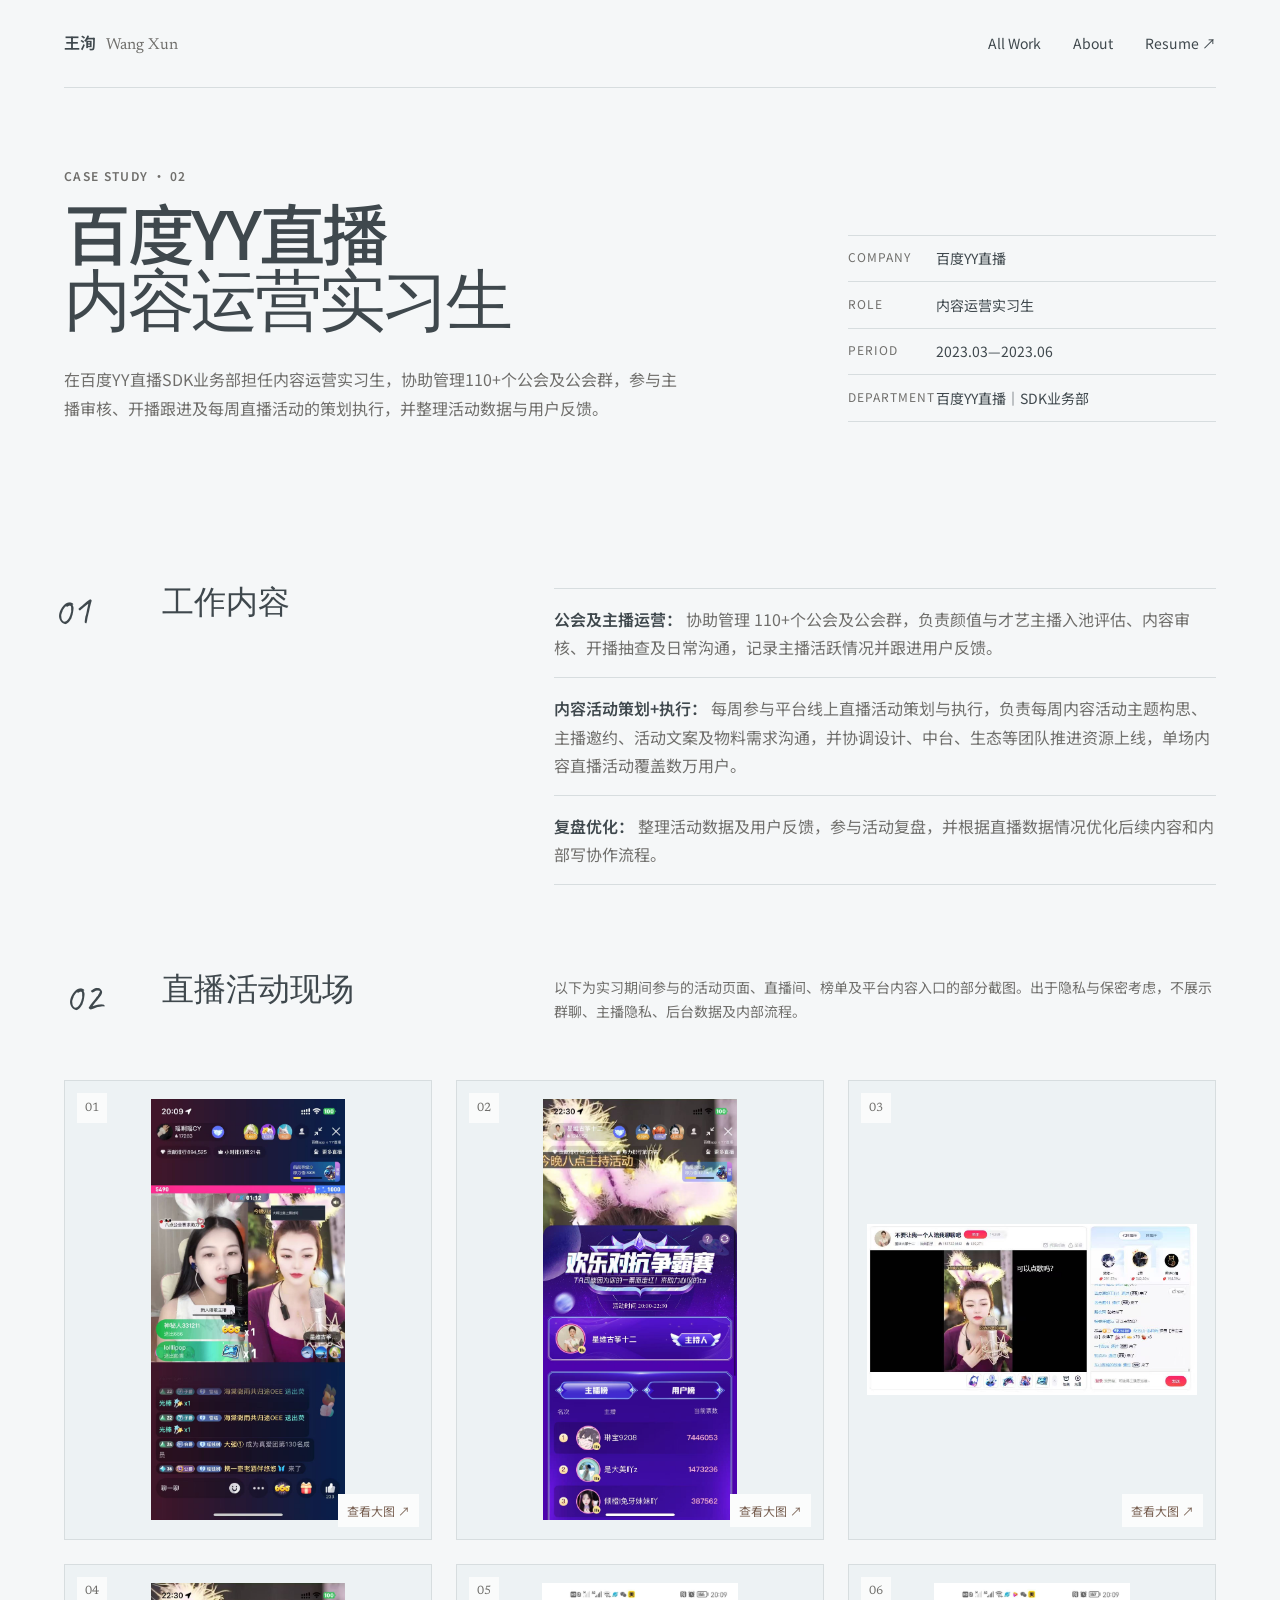
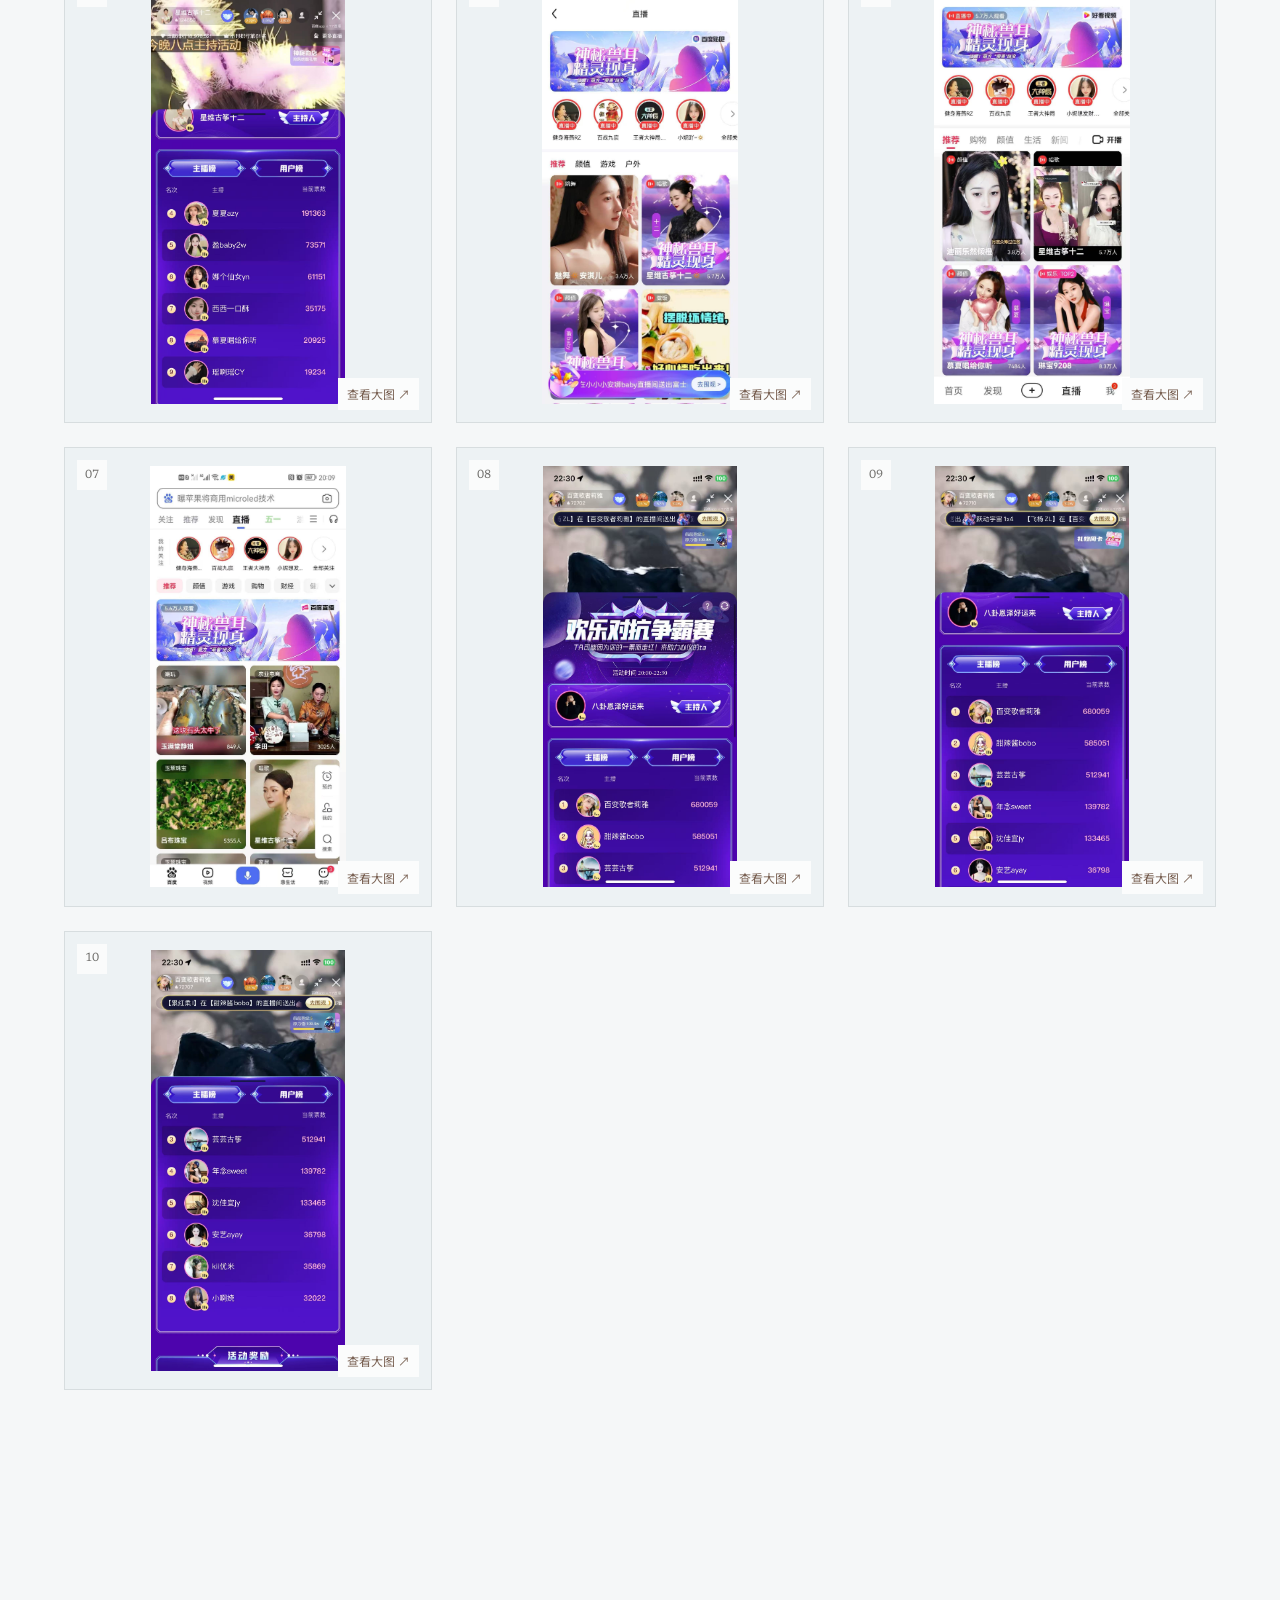
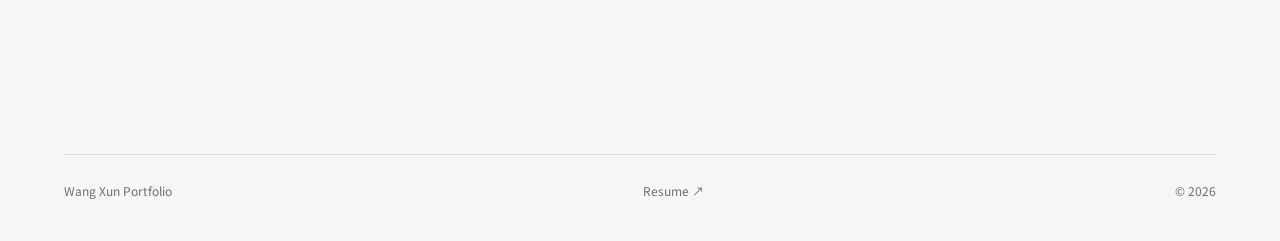
==== case-baidu-yy.html @ a3ffd582 "Deploy privacy-safe portfolio" ====
<!doctype html>
<html lang="zh-CN">
  <head>
    <meta charset="UTF-8" />
    <meta name="viewport" content="width=device-width, initial-scale=1" />
    <meta name="description" content="百度YY直播内容运营实习 Case Study。" />
    <title>百度YY直播｜内容运营实习生 — 王洵</title>
    <link rel="icon" href="favicon.svg" type="image/svg+xml" />
    <link rel="stylesheet" href="styles.css" />
    <script src="site-config.js" defer></script>
    <script src="script.js" defer></script>
  </head>
  <body class="case-page case-page--yy">
    <a class="skip-link" href="#main">跳到主要内容</a>
    <header class="site-header">
      <a class="brand" href="index.html"><span>王洵</span><span class="brand__latin">Wang Xun</span></a>
      <button class="menu-button" type="button" data-menu-toggle aria-expanded="false" aria-controls="site-nav">Menu</button>
      <nav class="site-nav" id="site-nav" data-nav data-open="false" aria-label="主要导航">
        <a href="index.html#selected-work">All Work</a>
        <a href="index.html#about">About</a>
        <a href="resume/Wang_Xun_Resume_CN.pdf" data-resume>Resume ↗</a>
      </nav>
    </header>

    <main id="main">
      <header class="case-hero section-shell">
        <div class="case-hero__title" data-reveal>
          <p class="eyebrow">Case Study · 02</p>
          <h1><span>百度YY直播</span><em>内容运营实习生</em></h1>
          <p class="case-hero__summary">在百度YY直播SDK业务部担任内容运营实习生，协助管理110+个公会及公会群，参与主播审核、开播跟进及每周直播活动的策划执行，并整理活动数据与用户反馈。</p>
        </div>
        <dl class="case-meta" data-reveal>
          <div><dt>Company</dt><dd>百度YY直播</dd></div>
          <div><dt>Role</dt><dd>内容运营实习生</dd></div>
          <div><dt>Period</dt><dd>2023.03—2023.06</dd></div>
          <div><dt>Department</dt><dd>百度YY直播｜SDK业务部</dd></div>
        </dl>
      </header>

      <section class="case-section case-section--work section-shell" data-reveal>
        <div class="case-section__number" aria-hidden="true">01</div>
        <div class="case-section__heading"><h2>工作内容</h2></div>
        <ul class="case-responsibilities">
          <li><strong>公会及主播运营：</strong> 协助管理 110+个公会及公会群，负责颜值与才艺主播入池评估、内容审核、开播抽查及日常沟通，记录主播活跃情况并跟进用户反馈。</li>
          <li><strong>内容活动策划+执行：</strong> 每周参与平台线上直播活动策划与执行，负责每周内容活动主题构思、主播邀约、活动文案及物料需求沟通，并协调设计、中台、生态等团队推进资源上线，单场内容直播活动覆盖数万用户。</li>
          <li><strong>复盘优化：</strong> 整理活动数据及用户反馈，参与活动复盘，并根据直播数据情况优化后续内容和内部写协作流程。</li>
        </ul>
      </section>

      <section class="case-gallery case-gallery--yy section-shell" aria-labelledby="yy-gallery-title">
        <header class="case-section case-section--gallery-heading" data-reveal>
          <div class="case-section__number" aria-hidden="true">02</div>
          <div class="case-section__heading"><h2 id="yy-gallery-title">直播活动现场</h2></div>
          <div class="case-section__body prose case-section__intro">
            <p>以下为实习期间参与的活动页面、直播间、榜单及平台内容入口的部分截图。出于隐私与保密考虑，不展示群聊、主播隐私、后台数据及内部流程。</p>
          </div>
        </header>

        <div class="yy-gallery" data-reveal>
          <article class="gallery-card yy-gallery-card">
            <button class="gallery-card__preview" type="button" aria-label="查看直播活动执行记录 01" data-lightbox-src="assets/projects/yy/gallery/1.jpg" data-lightbox-title="直播活动执行记录 01" data-lightbox-alt="直播活动执行记录 01 完整截图">
              <span class="gallery-card__window yy-gallery-card__window"><img src="assets/projects/yy/gallery/1.jpg" alt="直播活动执行记录 01" loading="lazy" /></span><span class="yy-gallery-card__index">01</span><span class="gallery-card__hint" aria-hidden="true">查看大图 ↗</span>
            </button>
          </article>
          <article class="gallery-card yy-gallery-card">
            <button class="gallery-card__preview" type="button" aria-label="查看直播活动执行记录 02" data-lightbox-src="assets/projects/yy/gallery/2.jpg" data-lightbox-title="直播活动执行记录 02" data-lightbox-alt="直播活动执行记录 02 完整截图">
              <span class="gallery-card__window yy-gallery-card__window"><img src="assets/projects/yy/gallery/2.jpg" alt="直播活动执行记录 02" loading="lazy" /></span><span class="yy-gallery-card__index">02</span><span class="gallery-card__hint" aria-hidden="true">查看大图 ↗</span>
            </button>
          </article>
          <article class="gallery-card yy-gallery-card">
            <button class="gallery-card__preview" type="button" aria-label="查看直播活动执行记录 03" data-lightbox-src="assets/projects/yy/gallery/3.jpg" data-lightbox-title="直播活动执行记录 03" data-lightbox-alt="直播活动执行记录 03 完整截图">
              <span class="gallery-card__window yy-gallery-card__window"><img src="assets/projects/yy/gallery/3.jpg" alt="直播活动执行记录 03" loading="lazy" /></span><span class="yy-gallery-card__index">03</span><span class="gallery-card__hint" aria-hidden="true">查看大图 ↗</span>
            </button>
          </article>
          <article class="gallery-card yy-gallery-card">
            <button class="gallery-card__preview" type="button" aria-label="查看直播活动执行记录 04" data-lightbox-src="assets/projects/yy/gallery/4.jpg" data-lightbox-title="直播活动执行记录 04" data-lightbox-alt="直播活动执行记录 04 完整截图">
              <span class="gallery-card__window yy-gallery-card__window"><img src="assets/projects/yy/gallery/4.jpg" alt="直播活动执行记录 04" loading="lazy" /></span><span class="yy-gallery-card__index">04</span><span class="gallery-card__hint" aria-hidden="true">查看大图 ↗</span>
            </button>
          </article>
          <article class="gallery-card yy-gallery-card">
            <button class="gallery-card__preview" type="button" aria-label="查看直播活动执行记录 05" data-lightbox-src="assets/projects/yy/gallery/5.jpg" data-lightbox-title="直播活动执行记录 05" data-lightbox-alt="直播活动执行记录 05 完整截图">
              <span class="gallery-card__window yy-gallery-card__window"><img src="assets/projects/yy/gallery/5.jpg" alt="直播活动执行记录 05" loading="lazy" /></span><span class="yy-gallery-card__index">05</span><span class="gallery-card__hint" aria-hidden="true">查看大图 ↗</span>
            </button>
          </article>
          <article class="gallery-card yy-gallery-card">
            <button class="gallery-card__preview" type="button" aria-label="查看直播活动执行记录 06" data-lightbox-src="assets/projects/yy/gallery/6.jpg" data-lightbox-title="直播活动执行记录 06" data-lightbox-alt="直播活动执行记录 06 完整截图">
              <span class="gallery-card__window yy-gallery-card__window"><img src="assets/projects/yy/gallery/6.jpg" alt="直播活动执行记录 06" loading="lazy" /></span><span class="yy-gallery-card__index">06</span><span class="gallery-card__hint" aria-hidden="true">查看大图 ↗</span>
            </button>
          </article>
          <article class="gallery-card yy-gallery-card">
            <button class="gallery-card__preview" type="button" aria-label="查看直播活动执行记录 07" data-lightbox-src="assets/projects/yy/gallery/7.jpg" data-lightbox-title="直播活动执行记录 07" data-lightbox-alt="直播活动执行记录 07 完整截图">
              <span class="gallery-card__window yy-gallery-card__window"><img src="assets/projects/yy/gallery/7.jpg" alt="直播活动执行记录 07" loading="lazy" /></span><span class="yy-gallery-card__index">07</span><span class="gallery-card__hint" aria-hidden="true">查看大图 ↗</span>
            </button>
          </article>
          <article class="gallery-card yy-gallery-card">
            <button class="gallery-card__preview" type="button" aria-label="查看直播活动执行记录 08" data-lightbox-src="assets/projects/yy/gallery/8.jpg" data-lightbox-title="直播活动执行记录 08" data-lightbox-alt="直播活动执行记录 08 完整截图">
              <span class="gallery-card__window yy-gallery-card__window"><img src="assets/projects/yy/gallery/8.jpg" alt="直播活动执行记录 08" loading="lazy" /></span><span class="yy-gallery-card__index">08</span><span class="gallery-card__hint" aria-hidden="true">查看大图 ↗</span>
            </button>
          </article>
          <article class="gallery-card yy-gallery-card">
            <button class="gallery-card__preview" type="button" aria-label="查看直播活动执行记录 09" data-lightbox-src="assets/projects/yy/gallery/9.jpg" data-lightbox-title="直播活动执行记录 09" data-lightbox-alt="直播活动执行记录 09 完整截图">
              <span class="gallery-card__window yy-gallery-card__window"><img src="assets/projects/yy/gallery/9.jpg" alt="直播活动执行记录 09" loading="lazy" /></span><span class="yy-gallery-card__index">09</span><span class="gallery-card__hint" aria-hidden="true">查看大图 ↗</span>
            </button>
          </article>
          <article class="gallery-card yy-gallery-card">
            <button class="gallery-card__preview" type="button" aria-label="查看直播活动执行记录 10" data-lightbox-src="assets/projects/yy/gallery/10.jpg" data-lightbox-title="直播活动执行记录 10" data-lightbox-alt="直播活动执行记录 10 完整截图">
              <span class="gallery-card__window yy-gallery-card__window"><img src="assets/projects/yy/gallery/10.jpg" alt="直播活动执行记录 10" loading="lazy" /></span><span class="yy-gallery-card__index">10</span><span class="gallery-card__hint" aria-hidden="true">查看大图 ↗</span>
            </button>
          </article>
        </div>
      </section>

      <nav class="case-navigation section-shell" aria-label="项目导航" data-reveal>
        <a href="index.html#selected-work"><span>Back</span><strong>← 返回全部作品</strong></a>
        <a href="case-tanwan.html"><span>Previous case</span><strong>贪玩游戏｜运营实习生</strong></a>
      </nav>
    </main>

    <footer class="site-footer section-shell"><span>Wang Xun Portfolio</span><a href="resume/Wang_Xun_Resume_CN.pdf" data-resume>Resume ↗</a><span>© <span data-year></span></span></footer>

    <dialog class="lightbox lightbox--contain" data-lightbox aria-labelledby="lightbox-title">
      <div class="lightbox__header">
        <h2 id="lightbox-title" data-lightbox-title>完整截图</h2>
        <div class="lightbox__controls">
          <button type="button" data-lightbox-prev aria-label="查看上一张">← Prev</button>
          <button type="button" data-lightbox-next aria-label="查看下一张">Next →</button>
          <button type="button" data-lightbox-close aria-label="关闭完整截图">Close ×</button>
        </div>
      </div>
      <div class="lightbox__body"><img data-lightbox-image src="" alt="" /></div>
    </dialog>
  </body>
</html>
---- styles.css ----
@font-face {
  font-family: "Noto Sans SC";
  src: url("fonts/NotoSansSC-Variable.ttf") format("truetype");
  font-style: normal;
  font-weight: 100 900;
  font-display: swap;
}

@font-face {
  font-family: "Newsreader";
  src: url("fonts/Newsreader-Variable.ttf") format("truetype");
  font-style: normal;
  font-weight: 200 800;
  font-display: swap;
}

@font-face {
  font-family: "Caveat";
  src: url("fonts/Caveat-Variable.ttf") format("truetype");
  font-style: normal;
  font-weight: 400 700;
  font-display: swap;
}

:root {
  --color-bg: #f5f7f8;
  --color-surface: #fbfcfc;
  --color-surface-muted: #edf2f4;
  --color-mist-blue: #dce8ee;
  --color-text: #3f484d;
  --color-text-muted: #706f6c;
  --color-accent: #7a6254;
  --color-line: #d7dddf;
  --color-highlight: #efe3a8;
  --color-focus: #526d79;
  --font-body: "Noto Sans SC", "PingFang SC", "Microsoft YaHei", system-ui, sans-serif;
  --font-display: "Newsreader", "Noto Serif SC", "Songti SC", Georgia, serif;
  --font-hand: "Caveat", "Bradley Hand", cursive;
  --page-max: 1320px;
  --page-pad-desktop: clamp(3rem, 5vw, 5rem);
  --page-pad-tablet: 2rem;
  --page-pad-mobile: 1.25rem;
  --text-xs: 0.75rem;
  --text-sm: 0.875rem;
  --text-base: 1rem;
  --text-lg: 1.125rem;
  --text-xl: clamp(1.55rem, 2.5vw, 2.25rem);
  --text-2xl: clamp(2.25rem, 4vw, 3.5rem);
  --text-display: clamp(4.25rem, 8vw, 7.25rem);
  --line-body: 1.76;
  --line-heading: 1.04;
  --space-section: clamp(7rem, 12vw, 11rem);
  --space-section-mobile: 5rem;
  --radius-image: 0.25rem;
  --border-thin: 1px solid var(--color-line);
  --hover-duration: 220ms;
  --enter-duration: 480ms;
  --ease-soft: cubic-bezier(0.22, 1, 0.36, 1);
}

*, *::before, *::after { box-sizing: border-box; }
html { scroll-behavior: smooth; }
body { margin: 0; background: var(--color-bg); color: var(--color-text); font-family: var(--font-body); font-size: var(--text-base); line-height: var(--line-body); -webkit-font-smoothing: antialiased; }
img { display: block; max-width: 100%; }
a { color: inherit; text-decoration: none; }
button { color: inherit; font: inherit; }
h1, h2, h3, h4, p, figure, dl, dd { margin: 0; }
h1, h2, h3 { text-wrap: balance; }
p { text-wrap: pretty; }
:focus-visible { outline: 2px solid var(--color-focus); outline-offset: 5px; }
.visually-hidden { position: absolute; width: 1px; height: 1px; overflow: hidden; clip: rect(0 0 0 0); white-space: nowrap; }
.skip-link { position: fixed; z-index: 100; top: 0.75rem; left: 0.75rem; padding: 0.7rem 1rem; background: var(--color-text); color: var(--color-surface); transform: translateY(-160%); transition: transform var(--hover-duration); }
.skip-link:focus { transform: translateY(0); }
.section-shell { width: min(calc(100% - (2 * var(--page-pad-desktop))), var(--page-max)); margin-inline: auto; }
.eyebrow { color: var(--color-text-muted); font-size: var(--text-xs); font-weight: 600; letter-spacing: 0.11em; text-transform: uppercase; }
.hand-note { font-family: var(--font-hand); font-size: clamp(1.5rem, 2.6vw, 2.5rem); color: var(--color-accent); transform: rotate(-7deg); }

.site-header { position: relative; z-index: 20; display: flex; align-items: center; justify-content: space-between; width: min(calc(100% - (2 * var(--page-pad-desktop))), var(--page-max)); min-height: 5.5rem; margin-inline: auto; border-bottom: var(--border-thin); }
.brand { display: flex; align-items: baseline; gap: 0.65rem; font-weight: 600; }
.brand__latin { color: var(--color-text-muted); font-family: var(--font-display); font-weight: 400; }
.site-nav { display: flex; align-items: center; gap: clamp(1.25rem, 2.5vw, 2.5rem); font-size: var(--text-sm); }
.site-nav a, .text-link, .inline-button { position: relative; }
.site-nav a::after, .text-link::after, .inline-button::after { position: absolute; right: 0; bottom: -0.25rem; left: 0; height: 1px; background: currentColor; content: ""; transform: scaleX(0); transform-origin: right; transition: transform var(--hover-duration) var(--ease-soft); }
.site-nav a:hover::after, .text-link:hover::after, .inline-button:hover::after { transform: scaleX(1); transform-origin: left; }
.menu-button { display: none; border: 0; background: none; }

[data-reveal] { opacity: 0; transform: translateY(12px); transition: opacity var(--enter-duration) var(--ease-soft), transform var(--enter-duration) var(--ease-soft); }
[data-reveal].is-visible { opacity: 1; transform: translateY(0); }

.hero { display: grid; grid-template-columns: repeat(12, minmax(0, 1fr)); gap: 1.5rem; align-items: center; min-height: calc(94svh - 5.5rem); padding-block: clamp(3.5rem, 6.8vw, 6rem); }
.hero__copy { grid-column: 1 / span 5; align-self: center; }
.hero__copy, .hero__figure { margin-top: -3.25rem; }
.hero__name { position: relative; margin-top: 1.3rem; }
.hero__name h1 { font-weight: 500; line-height: 1; }
.hero__name h1 span { display: block; margin-bottom: clamp(0.85rem, 1.2vw, 1.15rem); font-size: clamp(2.35rem, 4.4vw, 4.25rem); letter-spacing: -0.05em; line-height: 0.95; }
.hero__name h1 em { display: block; color: var(--color-text-muted); font-family: var(--font-display); font-size: var(--text-display); font-style: normal; font-weight: 400; letter-spacing: -0.035em; line-height: 0.86; }
.hero__name .hand-note { position: absolute; right: 6%; bottom: -1.25rem; }
.hero__name .hand-note::after { position: absolute; z-index: -1; right: -0.15rem; bottom: 0.2rem; width: 2.8rem; height: 0.35rem; background: var(--color-highlight); content: ""; transform: rotate(-2deg); }
.hero__placeholder { max-width: 31rem; margin-top: 2.25rem; padding-top: 1rem; border-top: var(--border-thin); }
.hero__placeholder p { color: var(--color-text-muted); font-size: var(--text-sm); line-height: 1.75; }
.hero__intro-line { display: block; }
.hero__intro-line + .hero__intro-line { margin-top: 0.28rem; }

@media (min-width: 1280px) {
  .hero__intro-line { white-space: nowrap; }
}
.hero__actions { display: flex; gap: 1.4rem; margin-top: 2.25rem; }
.text-link { display: inline-flex; align-items: center; gap: 0.55rem; width: fit-content; padding-bottom: 0.15rem; font-size: var(--text-sm); font-weight: 500; }
.text-link--primary { color: var(--color-accent); }
.hero__figure { grid-column: 7 / -1; }
.hero__figure img { width: 100%; aspect-ratio: 4 / 3; border-radius: var(--radius-image); object-fit: cover; object-position: center; }

.work-section, .more-work, .about { padding-top: var(--space-section); }
.section-heading { display: grid; grid-template-columns: 0.7fr 4.5fr 3fr; gap: 1.5rem; align-items: end; margin-bottom: clamp(4rem, 8vw, 7rem); padding-top: 1.4rem; border-top: var(--border-thin); }
.section-heading h2 { margin-top: 0.45rem; font-family: var(--font-display); font-size: var(--text-2xl); font-weight: 400; line-height: var(--line-heading); }
.section-number { align-self: start; color: var(--color-text); font-family: var(--font-hand); font-size: clamp(2.75rem, 4vw, 4.5rem); line-height: 0.8; transform: rotate(-5deg); }
.section-intro { max-width: 27rem; color: var(--color-text-muted); font-size: var(--text-sm); }
.section-heading--compact { grid-template-columns: 0.7fr 7.5fr; }
.section-heading--compact h2 { margin-top: 0; }

.editorial-grid { display: grid; grid-template-columns: repeat(2, minmax(0, 1fr)); gap: clamp(4rem, 6vw, 5.5rem) 1.5rem; align-items: start; }
.project { display: flex; min-width: 0; flex-direction: column; }
a.project { cursor: pointer; }
.project--tanwan, .project--yy, .project--heart, .project--cba, .project--xbox, .project--woolworths { grid-column: auto; }
.project__media { width: 100%; aspect-ratio: 16 / 10; overflow: hidden; border-radius: var(--radius-image); background: var(--color-surface-muted); }
.project__media > img { width: 100%; height: 100%; object-fit: cover; transition: transform var(--hover-duration) var(--ease-soft); }
a.project:hover .project__media > img, a.project:hover .project__media img { transform: scale(1.012); }
.project__media--framed { padding: clamp(1rem, 2vw, 1.75rem); background: var(--color-surface-muted); }
.project__media--framed img { object-fit: contain; }
.project--cba .project__media--cba-cover img { object-fit: cover; object-position: left center; transform: none; }
.project--cba:hover .project__media--cba-cover img { transform: scale(1.012); }
.project--heart .project__media img { object-position: center 28%; }
.project__media--heart-cover { padding: clamp(1rem, 2vw, 1.75rem); background: var(--color-surface-muted); }
.project--heart .project__media--heart-cover img { object-fit: contain; object-position: center; }
.project__media--heart-slide { background: #2e61aa; }
.project--heart .project__media--heart-slide img { object-fit: contain; object-position: center; }
.project__media--poster { background: var(--color-mist-blue); }
.project__media--poster img { padding: clamp(0.9rem, 1.6vw, 1.4rem); object-fit: contain; object-position: center; }
.project--woolworths .project__media img { object-position: center; }
.project__media--wide { aspect-ratio: 16 / 10; }
.project__caption { display: flex; min-height: 11.5rem; flex-direction: column; padding-top: 1.3rem; border-top: var(--border-thin); }
.project__caption > div { display: flex; flex-wrap: wrap; gap: 0.7rem 1rem; color: var(--color-text-muted); font-size: var(--text-xs); letter-spacing: 0.05em; text-transform: uppercase; }
.project__index { color: var(--color-text); font-family: var(--font-hand); font-size: 1.35rem; line-height: 0.7; }
.project__caption h3 { margin-top: 0.85rem; font-size: var(--text-xl); font-weight: 500; letter-spacing: -0.035em; line-height: 1.2; }
.project__caption p { max-width: 38rem; margin-top: 0.75rem; color: var(--color-text-muted); font-size: var(--text-sm); }
.project__action { display: inline-block; margin-top: auto; padding-top: 1.2rem; font-size: var(--text-xs); font-weight: 600; letter-spacing: 0.06em; text-transform: uppercase; }
.project__action--muted { color: var(--color-text-muted); font-weight: 400; }
.project--upcoming { cursor: default; }
.tanwan-collage { display: grid; grid-template-columns: 1.2fr 0.8fr; gap: 0.85rem; padding: clamp(1rem, 2vw, 1.75rem); background: var(--color-surface-muted); }
.longshot-slice { position: relative; height: 100%; overflow: hidden; background: var(--color-surface); }
.longshot-slice img { width: 100%; height: auto; transition: transform var(--hover-duration) var(--ease-soft); }
.longshot-slice--orange img { transform: translateY(-4%); }
.longshot-slice--blue { align-self: stretch; height: 100%; }
.longshot-slice--blue img { transform: translateY(-22%); }
a.project:hover .longshot-slice--orange img { transform: translateY(-4%) scale(1.012); }
a.project:hover .longshot-slice--blue img { transform: translateY(-22%) scale(1.012); }
.yy-pair { display: grid; grid-template-columns: 1fr 1fr; gap: 0.75rem; padding: 1rem; background: var(--color-mist-blue); }
.yy-pair img { width: 100%; aspect-ratio: 9 / 16; object-fit: cover; object-position: top; }

.more-grid { display: grid; grid-template-columns: repeat(4, minmax(0, 1fr)); gap: 1.5rem; align-items: stretch; }
.mini-project { display: grid; height: 100%; grid-template-rows: auto minmax(5.5rem, 1fr); gap: 1.25rem; align-content: start; }
.mini-project > img { width: 100%; aspect-ratio: 4 / 3; object-fit: cover; object-position: top; background: var(--color-surface-muted); }
.mini-project:first-child > img { object-position: center 22%; }
.mini-project--xbox > img, .mini-project--woolworths > img { padding: 0; object-fit: cover; }
.mini-project--xbox > img { object-position: center top; }
.mini-project--woolworths > img { object-position: center 18%; }
.mini-project > div:last-child { padding-top: 1rem; border-top: var(--border-thin); }
.mini-project span, .mini-project p { color: var(--color-text-muted); font-size: var(--text-xs); }
.mini-project h3 { margin-block: 0.45rem; font-size: 1.35rem; font-weight: 500; }
.mini-project > img, .mini-project .poster-pair { transition: opacity var(--hover-duration) var(--ease-soft); }
.mini-project:hover > img, .mini-project:hover .poster-pair { opacity: 0.9; }
.mini-project:hover h3 { color: var(--color-accent); }
.poster-pair { display: grid; grid-template-columns: 1fr 0.82fr; gap: 0.8rem; align-items: end; }
.poster-pair { width: 100%; height: auto; aspect-ratio: 4 / 3; padding: 1rem; background: var(--color-surface-muted); }
.poster-pair img { width: 100%; height: 100%; min-height: 0; aspect-ratio: 2 / 3; object-fit: cover; }

.about { padding-bottom: 0; }
.about-grid { display: grid; grid-template-columns: 1fr 1fr; gap: clamp(3rem, 8vw, 8rem); }
.resume-summary h3 { margin-bottom: 2rem; font-family: var(--font-display); font-size: 2rem; font-weight: 400; }
.resume-summary article { display: flex; justify-content: space-between; gap: 2rem; padding-block: 1.4rem; border-top: var(--border-thin); }
.resume-summary article:last-child { border-bottom: var(--border-thin); }
.resume-summary h4 { font-size: var(--text-base); font-weight: 600; }
.resume-summary p, .resume-summary time { margin-top: 0.25rem; color: var(--color-text-muted); font-size: 0.9375rem; }
.resume-summary time { flex: none; margin-top: 0; }

.contact { position: relative; margin-bottom: clamp(5rem, 9vw, 8rem); padding-block: clamp(4rem, 8vw, 7rem); border-block: var(--border-thin); }
.contact h2 { margin-top: 0.75rem; font-family: var(--font-display); font-size: var(--text-2xl); font-weight: 400; }
.contact__links { display: flex; flex-wrap: wrap; gap: 1.5rem 2.5rem; margin-top: 2.25rem; }
.contact__note { position: absolute; top: 2rem; right: 6%; }
.site-footer { display: flex; justify-content: space-between; padding-block: 1.6rem 2.5rem; border-top: var(--border-thin); color: var(--color-text-muted); font-size: var(--text-xs); }

/* Case study */
.case-hero { display: grid; grid-template-columns: repeat(12, minmax(0, 1fr)); gap: 1.5rem; padding-block: clamp(3.25rem, 6vw, 5.5rem); }
.case-hero__title { grid-column: 1 / span 7; }
.case-hero__title h1 { margin-top: 0.75rem; font-size: clamp(2.9rem, 5.2vw, 4.8rem); font-weight: 500; letter-spacing: -0.05em; line-height: 1; }
.case-hero__title h1 span, .case-hero__title h1 em { display: block; }
.case-hero__title h1 em { margin-top: 0.18em; font-family: var(--font-display); font-style: normal; font-weight: 400; }
.case-hero__kicker { width: fit-content; margin-top: 1rem; padding-bottom: 0.25rem; border-bottom: 1px solid var(--color-accent); color: var(--color-text-muted); font-size: var(--text-sm); letter-spacing: 0.06em; }
.case-hero__summary { max-width: 39rem; margin-top: 1.4rem; color: var(--color-text-muted); font-size: var(--text-base); }
.case-meta { grid-column: 9 / -1; align-self: end; }
.case-meta div { display: grid; grid-template-columns: 4.5rem 1fr; gap: 1rem; padding-block: 0.65rem; border-top: var(--border-thin); }
.case-meta div:last-child { border-bottom: var(--border-thin); }
.case-meta dt { color: var(--color-text-muted); font-size: var(--text-xs); text-transform: uppercase; letter-spacing: 0.08em; }
.case-meta dd { font-size: var(--text-sm); }

.case-section { display: grid; grid-template-columns: repeat(12, minmax(0, 1fr)); gap: 1.5rem; padding-top: clamp(4rem, 7vw, 6rem); }
.case-section--role { border-top: var(--border-thin); }
.case-section__number { grid-column: 1; color: var(--color-text); font-family: var(--font-hand); font-size: 2.6rem; line-height: 1; transform: rotate(-5deg); }
.case-section__heading { grid-column: 2 / span 3; }
.case-section__heading h2 { font-family: var(--font-display); font-size: var(--text-xl); font-weight: 400; line-height: 1.12; }
.case-section__body { grid-column: 6 / -1; }
.case-page--cba .case-section { column-gap: 1rem; }
.prose { max-width: 43rem; }
.prose p + p { margin-top: 1.2rem; }
.prose p { color: var(--color-text-muted); }
.ownership { display: grid; grid-template-columns: 1fr 1fr; gap: 1px; margin-top: 3.5rem; background: var(--color-line); border: var(--border-thin); }
.ownership article { padding: clamp(1.5rem, 3vw, 2.25rem); background: var(--color-surface); }
.ownership article:last-child { background: var(--color-surface-muted); }
.ownership h3 { font-size: var(--text-base); font-weight: 600; }
.ownership article > p:last-child { max-width: 34rem; margin-top: 0.55rem; color: var(--color-text-muted); font-size: var(--text-sm); }
.process-list { display: grid; grid-column: 6 / -1; grid-template-columns: repeat(2, minmax(0, 1fr)); gap: 0 1.5rem; margin: 0; padding: 0; list-style: none; }
.process-list li { display: grid; grid-template-columns: 2.5rem 1fr; gap: 0.75rem; padding-block: 1rem; border-bottom: var(--border-thin); }
.process-list li:nth-child(-n + 2) { border-top: var(--border-thin); }
.process-list li > span { color: var(--color-text); font-family: var(--font-display); }
.process-list h3 { font-size: var(--text-base); font-weight: 600; }
.process-list p { margin-top: 0.2rem; color: var(--color-text-muted); font-size: var(--text-sm); }
.case-responsibilities { display: grid; grid-column: 6 / -1; margin: 0; padding: 0; border-top: var(--border-thin); list-style: none; }
.case-responsibilities li { padding-block: 1rem; border-bottom: var(--border-thin); color: var(--color-text-muted); }
.case-responsibilities strong { color: var(--color-text); font-weight: 600; }
.heart-ownership-note { padding-bottom: 1.25rem; border-bottom: var(--border-thin); color: var(--color-text-muted); }
.heart-ownership-note strong { color: var(--color-text); font-weight: 600; }
.heart-responsibilities { grid-column: auto; margin-top: 0; border-top: 0; }
.heart-stats { display: grid; grid-template-columns: repeat(3, minmax(0, 1fr)); margin-bottom: 1.5rem; border-block: var(--border-thin); }
.heart-stats article { min-width: 0; padding: 1.25rem clamp(1rem, 2vw, 1.5rem); }
.heart-stats article + article { border-left: var(--border-thin); }
.heart-stats strong { display: block; font-family: var(--font-display); font-size: clamp(1.8rem, 3vw, 2.5rem); font-weight: 400; line-height: 1; }
.heart-stats span { display: block; margin-top: 0.55rem; color: var(--color-text-muted); font-size: var(--text-xs); }
.heart-practice-note { color: var(--color-text-muted); }
.cba-methods { display: grid; margin: 0; padding: 0; border-top: var(--border-thin); list-style: none; }
.cba-methods li { display: grid; grid-template-columns: 2.75rem 1fr; gap: 0.9rem; padding-block: 1rem; border-bottom: var(--border-thin); }
.cba-methods li > span { color: var(--color-text-muted); font-family: var(--font-display); }
.cba-methods h3 { font-size: var(--text-base); font-weight: 600; }
.cba-methods p { margin-top: 0.25rem; color: var(--color-text-muted); font-size: var(--text-sm); }
.cba-chart-grid { display: grid; grid-template-columns: repeat(2, minmax(0, 1fr)); gap: clamp(2.5rem, 5vw, 4.5rem) 1.5rem; }
.cba-chart { min-width: 0; padding-top: 1.1rem; border-top: var(--border-thin); }
.cba-chart--wide { grid-column: 1 / -1; }
.cba-chart figcaption h3 { font-size: var(--text-lg); font-weight: 600; }
.cba-chart figcaption p { margin-top: 0.2rem; color: var(--color-text-muted); font-size: var(--text-xs); }
.cba-chart img { width: 100%; margin-top: 1rem; background: var(--color-surface-muted); }
.cba-chart__note { margin-top: 0.9rem; color: var(--color-text-muted); font-size: var(--text-sm); }
.cba-chart small, .cba-regression small { display: block; margin-top: 0.55rem; color: var(--color-text-muted); font-size: var(--text-xs); line-height: 1.6; }
.cba-regression { margin-top: clamp(4rem, 7vw, 6rem); padding-top: 1.2rem; border-top: var(--border-thin); }
.cba-regression > header { display: grid; grid-template-columns: minmax(10rem, 0.8fr) minmax(0, 1.8fr); gap: 1.5rem; align-items: start; }
.cba-regression > header h3 { font-family: var(--font-display); font-size: var(--text-xl); font-weight: 400; }
.cba-regression > header p, .cba-regression__note { color: var(--color-text-muted); font-size: var(--text-sm); }
.cba-regression__rows { display: grid; grid-template-columns: repeat(3, minmax(0, 1fr)); margin-top: 2rem; border-block: var(--border-thin); }
.cba-regression__rows article { min-width: 0; padding: 1.4rem; }
.cba-regression__rows article + article { border-left: var(--border-thin); }
.cba-regression__rows h4 { margin: 0; font-size: var(--text-base); font-weight: 600; }
.cba-equation { margin-top: 0.7rem; font-family: var(--font-display); font-size: 1.22rem; line-height: 1.3; }
.cba-regression dl { margin-top: 1rem; }
.cba-regression dl div { display: flex; justify-content: space-between; gap: 1rem; padding-block: 0.35rem; border-top: var(--border-thin); font-size: var(--text-xs); }
.cba-regression dt { color: var(--color-text-muted); }
.cba-regression__note { margin-top: 1.2rem; }
.cba-download { display: flex; align-items: center; justify-content: space-between; gap: 2rem; margin-top: clamp(3rem, 5vw, 4.5rem); padding-block: 1.2rem; border-block: var(--border-thin); }
.cba-download strong, .cba-download span { display: block; }
.cba-download span { margin-top: 0.15rem; color: var(--color-text-muted); font-size: var(--text-xs); }
.cba-findings { grid-column: auto; }
.case-page--cba .document-gallery { grid-template-columns: repeat(4, minmax(0, 1fr)); }

/* More work archive */
.archive-hero { padding-block: clamp(4.5rem, 8vw, 7rem) clamp(3.5rem, 6vw, 5.33rem); }
.archive-hero h1 { margin-top: 0.75rem; font-family: var(--font-display); font-size: clamp(3.25rem, 7vw, 6rem); font-weight: 400; letter-spacing: -0.045em; line-height: 0.96; }
.archive-hero > p:last-of-type { max-width: 38rem; margin-top: 1.4rem; color: var(--color-text-muted); }
.archive-project-nav { display: flex; flex-wrap: wrap; gap: 0.35rem 0.8rem; margin-top: 2.4rem; color: var(--color-text-muted); font-size: var(--text-sm); }
.archive-project-nav a { padding-bottom: 0.16rem; border-bottom: 1px solid transparent; }
.archive-project-nav a:hover, .archive-project-nav a[aria-current="page"] { border-bottom-color: currentColor; color: var(--color-accent); }
.archive-list { display: flex; flex-direction: column; }
.archive-project { order: 1; padding-top: var(--space-section); }
.archive-list .archive-project:first-child { padding-top: clamp(4.75rem, 8vw, 7.25rem); }
.archive-project__header { display: flex; align-items: end; justify-content: space-between; gap: 2rem; margin-bottom: 2rem; padding-top: 1.15rem; border-top: var(--border-thin); }
.archive-project__header h2 { margin-top: 0.6rem; font-family: var(--font-display); font-size: var(--text-xl); font-weight: 400; line-height: 1.12; }
.archive-project__header > span { flex: none; color: var(--color-text-muted); font-size: var(--text-xs); }
.more-work-page .archive-gallery { display: grid; grid-template-columns: repeat(4, minmax(0, 1fr)); gap: clamp(0.8rem, 1.5vw, 1.25rem); align-items: start; }
.more-work-page .archive-gallery--single { grid-template-columns: minmax(0, 1fr); max-width: 52rem; }
.archive-gallery--single-portrait { max-width: 27rem; }
.archive-gallery--landscape .document-card__window { aspect-ratio: 16 / 9; }
.archive-gallery--portrait .document-card__window { aspect-ratio: 210 / 297; }
.archive-gallery .document-card__window { background: var(--color-surface-muted); }
.archive-gallery .document-card__window img { width: 100%; height: 100%; object-fit: contain; object-position: center; }
.archive-gallery--xbox .document-card__window img { object-fit: cover; object-position: center top; }

.case-gallery { padding-top: 0; }
.case-section--gallery-heading { margin-bottom: 3.5rem; }
.case-section__intro p { font-size: var(--text-sm); }
.gallery-group + .gallery-group { margin-top: clamp(4rem, 7vw, 6rem); }
.gallery-group__header { display: flex; align-items: baseline; justify-content: space-between; margin-bottom: 1.25rem; padding-bottom: 0.75rem; border-bottom: var(--border-thin); }
.gallery-group__header h3 { font-size: var(--text-lg); font-weight: 600; }
.gallery-group__header span { color: var(--color-text-muted); font-size: var(--text-xs); }
.thumbnail-grid { display: grid; grid-template-columns: repeat(5, minmax(0, 1fr)); gap: clamp(0.85rem, 1.6vw, 1.25rem); align-items: start; }
.gallery-card { min-width: 0; }
.gallery-card__preview { position: relative; display: block; width: 100%; padding: 0; overflow: hidden; border: var(--border-thin); background: var(--color-surface-muted); cursor: zoom-in; text-align: left; }
.gallery-card__window { position: relative; display: block; aspect-ratio: 9 / 16; overflow: hidden; }
.gallery-card__window::after { position: absolute; right: 0; bottom: 0; left: 0; height: 3rem; background: linear-gradient(to bottom, transparent, rgb(251 252 252 / 0.92)); content: ""; pointer-events: none; }
.gallery-card__window img { width: 100%; height: auto; transition: transform var(--hover-duration) var(--ease-soft); }
.gallery-card__preview:hover .gallery-card__window img { transform: scale(1.012); }
.gallery-card__hint { position: absolute; right: 0.75rem; bottom: 0.75rem; padding: 0.35rem 0.55rem; background: var(--color-surface); color: var(--color-accent); font-size: var(--text-xs); }
.yy-gallery { display: grid; grid-template-columns: repeat(3, minmax(0, 1fr)); gap: clamp(1rem, 2vw, 1.5rem); }
.yy-gallery-card__window { aspect-ratio: 4 / 5; padding: clamp(0.75rem, 1.5vw, 1.15rem); background: var(--color-surface-muted); }
.yy-gallery-card__window::after { display: none; }
.yy-gallery-card__window img { width: 100%; height: 100%; object-fit: contain; object-position: center; }
.yy-gallery-card__index { position: absolute; top: 0.75rem; left: 0.75rem; padding: 0.28rem 0.5rem; background: rgb(251 252 252 / 0.94); color: var(--color-text-muted); font-family: var(--font-display); font-size: var(--text-xs); }
.document-set + .document-set { margin-top: clamp(4rem, 7vw, 6.5rem); }
.document-set__header { display: flex; align-items: baseline; justify-content: space-between; margin-bottom: 1.25rem; padding-bottom: 0.85rem; border-bottom: var(--border-thin); }
.document-set__header h3 { font-family: var(--font-display); font-size: var(--text-lg); font-weight: 500; }
.document-gallery { display: grid; grid-template-columns: repeat(5, minmax(0, 1fr)); gap: clamp(0.75rem, 1.3vw, 1.1rem); align-items: start; }
.document-card { min-width: 0; }
.document-card .gallery-card__preview { background: var(--color-surface-muted); }
.document-card__window { display: grid; width: 100%; place-items: center; overflow: hidden; }
.document-gallery--portrait .document-card__window { aspect-ratio: 210 / 297; }
.document-gallery--landscape .document-card__window { aspect-ratio: 16 / 9; }
.document-card__window::after { display: none; }
.document-card__window img { width: 100%; height: 100%; object-fit: contain; object-position: center; transition: transform var(--hover-duration) var(--ease-soft); }
.document-card__page { position: absolute; right: 0.45rem; bottom: 0.45rem; min-width: 2rem; padding: 0.25rem 0.4rem; background: rgb(251 252 252 / 0.94); color: var(--color-text-muted); font-family: var(--font-display); font-size: var(--text-xs); line-height: 1; text-align: center; }
.article-feature { display: grid; grid-template-columns: minmax(0, 1.35fr) minmax(17rem, 0.65fr); gap: clamp(2rem, 5vw, 5rem); align-items: end; margin-bottom: clamp(6rem, 11vw, 10rem); }
.article-feature--large { grid-template-columns: minmax(0, 1.7fr) minmax(18rem, 0.55fr); }
.article-feature--reverse { grid-template-columns: minmax(17rem, 0.65fr) minmax(0, 1.35fr); }
.article-feature--reverse .article-crop { grid-column: 2; grid-row: 1; }
.article-feature--reverse .article-copy { grid-column: 1; grid-row: 1; }
.article-pair { display: grid; grid-template-columns: 1fr 0.78fr; gap: clamp(2rem, 7vw, 7rem); align-items: start; }
.article-feature--offset { padding-top: 9rem; }
.article-pair .article-feature { display: block; }
.article-pair .article-copy { margin-top: 1.5rem; }
.article-crop { position: relative; height: clamp(28rem, 52vw, 46rem); overflow: hidden; background: var(--color-surface); border-radius: var(--radius-image); }
.article-crop--tall { height: clamp(34rem, 60vw, 53rem); }
.article-crop--wide { height: clamp(25rem, 43vw, 38rem); }
.article-crop img { width: 100%; height: auto; transform: translateY(var(--offset, 0)); }
.article-copy > span { color: var(--color-text-muted); font-size: var(--text-xs); letter-spacing: 0.05em; text-transform: uppercase; }
.article-copy h3 { margin-top: 0.75rem; font-size: var(--text-xl); font-weight: 500; }
.article-copy p { margin-top: 1rem; color: var(--color-text-muted); font-size: var(--text-sm); }
.inline-button { margin-top: 1.4rem; padding: 0 0 0.15rem; border: 0; background: none; cursor: pointer; font-size: var(--text-sm); font-weight: 500; }
.case-navigation { display: grid; grid-template-columns: 1fr 1fr; margin-block: var(--space-section) 4rem; border-block: var(--border-thin); }
.case-navigation > * { display: flex; flex-direction: column; justify-content: center; min-height: 9rem; padding: 2rem 0; }
.case-navigation > * + * { padding-left: clamp(2rem, 6vw, 6rem); border-left: var(--border-thin); }
.case-navigation span, .case-navigation small { color: var(--color-text-muted); font-size: var(--text-xs); text-transform: uppercase; letter-spacing: 0.07em; }
.case-navigation strong { margin-top: 0.55rem; font-size: var(--text-lg); font-weight: 500; }
.case-navigation small { margin-top: 0.35rem; text-transform: none; letter-spacing: 0; }

.lightbox { width: min(90vw, 900px); max-height: 90svh; padding: 0; border: var(--border-thin); background: var(--color-surface); color: var(--color-text); }
.lightbox[open] { display: flex; flex-direction: column; }
.lightbox::backdrop { background: rgb(40 50 56 / 0.78); }
.lightbox__header { position: sticky; z-index: 2; top: 0; display: flex; flex: none; align-items: center; justify-content: space-between; gap: 1rem; padding: 1rem 1.25rem; border-bottom: var(--border-thin); background: var(--color-surface); }
.lightbox__header h2 { min-width: 0; overflow: hidden; font-size: var(--text-base); font-weight: 500; text-overflow: ellipsis; white-space: nowrap; }
.lightbox__controls { display: flex; flex: none; align-items: center; gap: 0.9rem; }
.lightbox__header button { min-height: 2.25rem; padding: 0.25rem; border: 0; background: none; cursor: pointer; font-size: var(--text-sm); }
.lightbox__body { min-height: 0; overflow: auto; }
.lightbox__body img { width: 100%; }
.lightbox--contain { width: min(92vw, 1080px); height: 90svh; }
.lightbox--contain .lightbox__body { display: grid; flex: 1; place-items: center; overflow: hidden; padding: 1rem; background: var(--color-surface-muted); }
.lightbox--contain .lightbox__body img { width: auto; height: auto; max-width: calc(92vw - 2rem); max-height: calc(90svh - 6.5rem); object-fit: contain; }

@media (max-width: 1024px) {
  .section-shell, .site-header { width: calc(100% - (2 * var(--page-pad-tablet))); }
  .hero { min-height: auto; padding-block: 4rem 5.5rem; }
  .hero__copy { grid-column: 1 / span 6; }
  .hero__figure { grid-column: 7 / -1; }
  .more-grid { grid-template-columns: repeat(2, minmax(0, 1fr)); }
  .thumbnail-grid { grid-template-columns: repeat(3, minmax(0, 1fr)); }
  .yy-gallery { grid-template-columns: repeat(2, minmax(0, 1fr)); }
  .document-gallery { grid-template-columns: repeat(3, minmax(0, 1fr)); }
  .case-page--cba .document-gallery { grid-template-columns: repeat(3, minmax(0, 1fr)); }
  .more-work-page .archive-gallery { grid-template-columns: repeat(3, minmax(0, 1fr)); }
  .more-work-page .archive-gallery--single { grid-template-columns: minmax(0, 1fr); }
}

@media (max-width: 760px) {
  :root { --space-section: var(--space-section-mobile); }
  .section-shell, .site-header { width: calc(100% - (2 * var(--page-pad-mobile))); }
  .site-header { min-height: 4.75rem; }
  .menu-button { display: block; min-width: 2.75rem; min-height: 2.75rem; cursor: pointer; }
  .site-nav { position: absolute; top: 4.75rem; right: 0; left: 0; display: none; flex-direction: column; align-items: flex-start; gap: 0; padding: 1rem var(--page-pad-mobile) 1.5rem; border-bottom: var(--border-thin); background: var(--color-bg); }
  .site-nav[data-open="true"] { display: flex; }
  .site-nav a { width: 100%; padding-block: 0.75rem; }
  .hero { display: flex; flex-direction: column; align-items: stretch; gap: 3.25rem; padding-block: 4rem 5.25rem; }
  .hero__copy { display: contents; }
  .hero__copy > .eyebrow, .hero__name { order: 1; }
  .hero__figure { order: 2; }
  .hero__figure { margin-top: 0; }
  .hero__placeholder, .hero__actions { order: 3; }
  .hero__name h1 em { font-size: clamp(3.6rem, 19vw, 5.1rem); }
  .hero__name h1 span { margin-bottom: 0.8rem; }
  .hero__name .hand-note { right: 10%; }
  .hero__figure img { aspect-ratio: 4 / 3; }
  .hero__placeholder { margin-top: -1.5rem; }
  .hero__actions { margin-top: -1.25rem; }
  .section-heading, .section-heading--compact { grid-template-columns: 3.5rem 1fr; margin-bottom: 3.5rem; }
  .section-intro { grid-column: 2; margin-top: 1rem; }
  .editorial-grid { display: block; }
  .project, .project--yy, .project--xbox { margin-bottom: 4.5rem; padding-top: 0; }
  .project--heart .project__caption { margin-top: 0; }
  .project__caption { min-height: 0; }
  .project__action { margin-top: 0; }
  .tanwan-collage { height: auto; }
  .more-grid, .about-grid { grid-template-columns: 1fr; gap: 4rem; }
  .mini-project--posters { grid-template-columns: 1fr; }
  .resume-summary article { flex-direction: column; gap: 0.5rem; }
  .contact__note { top: 1rem; right: 2%; }
  .contact__links { flex-direction: column; align-items: flex-start; }
  .site-footer { flex-wrap: wrap; gap: 0.5rem 1rem; }
  .case-hero { display: block; padding-block: 3.25rem 4rem; }
  .case-hero__title h1 { font-size: clamp(2.6rem, 10.5vw, 3.7rem); }
  .case-hero__summary { font-size: var(--text-base); }
  .case-meta { margin-top: 2.25rem; }
  .case-section { display: grid; grid-template-columns: 3.5rem 1fr; gap: 1rem; }
  .case-section__number { grid-column: 1; }
  .case-section__heading { grid-column: 2; }
  .case-section__body, .process-list, .case-responsibilities { grid-column: 2; margin-top: 1.25rem; }
  .process-list { grid-template-columns: 1fr; }
  .process-list li:nth-child(-n + 2) { border-top: 0; }
  .process-list li:first-child { border-top: var(--border-thin); }
  .ownership { grid-template-columns: 1fr; }
  .heart-stats { grid-template-columns: 1fr; }
  .heart-stats article + article { border-top: var(--border-thin); border-left: 0; }
  .cba-chart-grid { grid-template-columns: 1fr; }
  .cba-chart--wide { grid-column: auto; }
  .cba-regression > header { grid-template-columns: 1fr; gap: 0.75rem; }
  .cba-regression__rows { grid-template-columns: 1fr; }
  .cba-regression__rows article + article { border-top: var(--border-thin); border-left: 0; }
  .cba-download { align-items: flex-start; flex-direction: column; gap: 1rem; }
  .thumbnail-grid { grid-template-columns: repeat(2, minmax(0, 1fr)); gap: 1rem; }
  .yy-gallery { grid-template-columns: 1fr; }
  .yy-gallery-card__window { aspect-ratio: 4 / 5; }
  .document-gallery { grid-template-columns: repeat(2, minmax(0, 1fr)); }
  .case-page--cba .document-gallery { grid-template-columns: repeat(2, minmax(0, 1fr)); }
  .archive-hero { padding-block: 3.5rem 3rem; }
  .archive-list .archive-project:first-child { padding-top: 3.5rem; }
  .archive-project__header { align-items: flex-start; flex-direction: column; gap: 0.65rem; }
  .more-work-page .archive-gallery { grid-template-columns: repeat(2, minmax(0, 1fr)); }
  .more-work-page .archive-gallery--single { grid-template-columns: minmax(0, 1fr); max-width: none; }
  .more-work-page .archive-gallery--single-portrait { max-width: 19rem; }
  .lightbox__header { align-items: flex-start; flex-direction: column; gap: 0.45rem; padding: 0.75rem 1rem; }
  .lightbox__header h2 { width: 100%; }
  .lightbox__controls { width: 100%; justify-content: space-between; }
  .lightbox__header button { min-height: 2.75rem; }
  .lightbox--contain .lightbox__body img { max-height: calc(90svh - 9rem); }
  .case-navigation { grid-template-columns: 1fr; }
  .case-navigation > * + * { padding-left: 0; border-top: var(--border-thin); border-left: 0; }
}

@media (prefers-reduced-motion: reduce) {
  html { scroll-behavior: auto; }
  *, *::before, *::after { scroll-behavior: auto !important; transition-duration: 0.01ms !important; animation-duration: 0.01ms !important; animation-iteration-count: 1 !important; }
  [data-reveal] { opacity: 1; transform: none; }
}
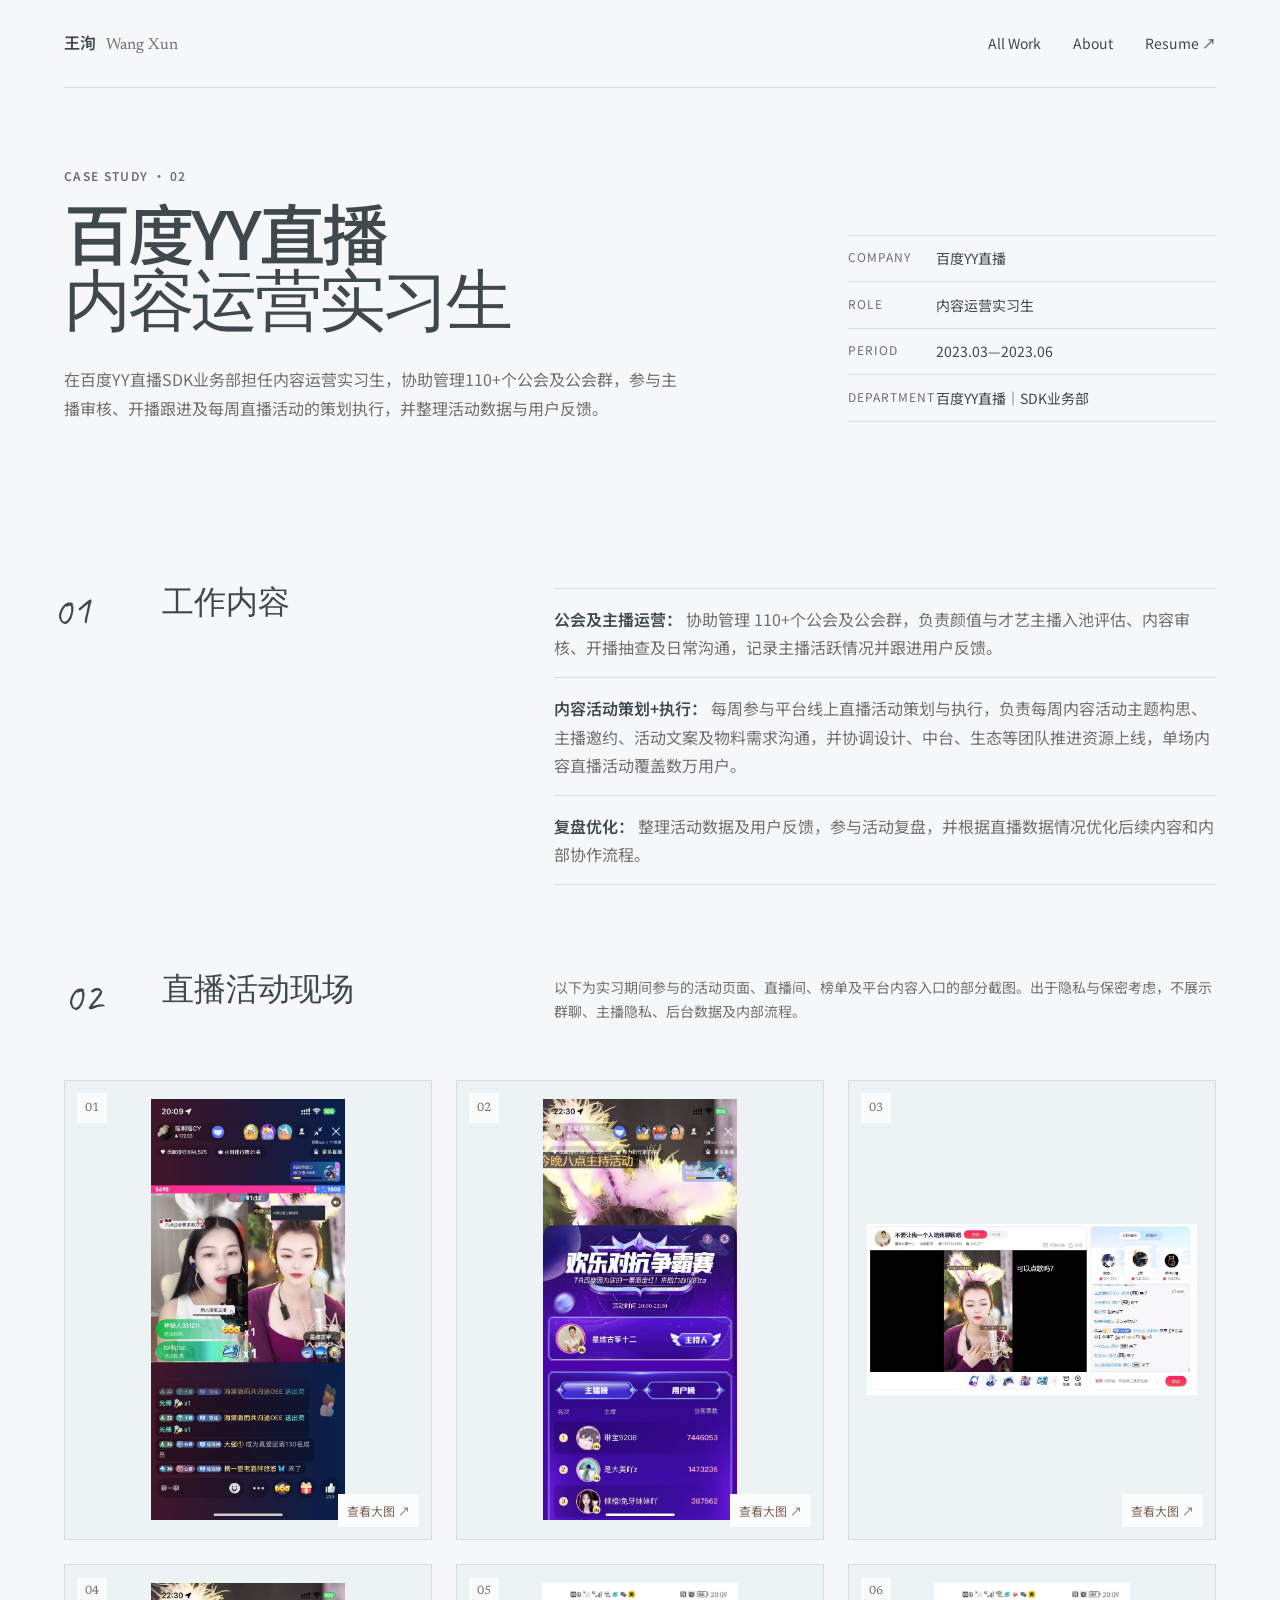
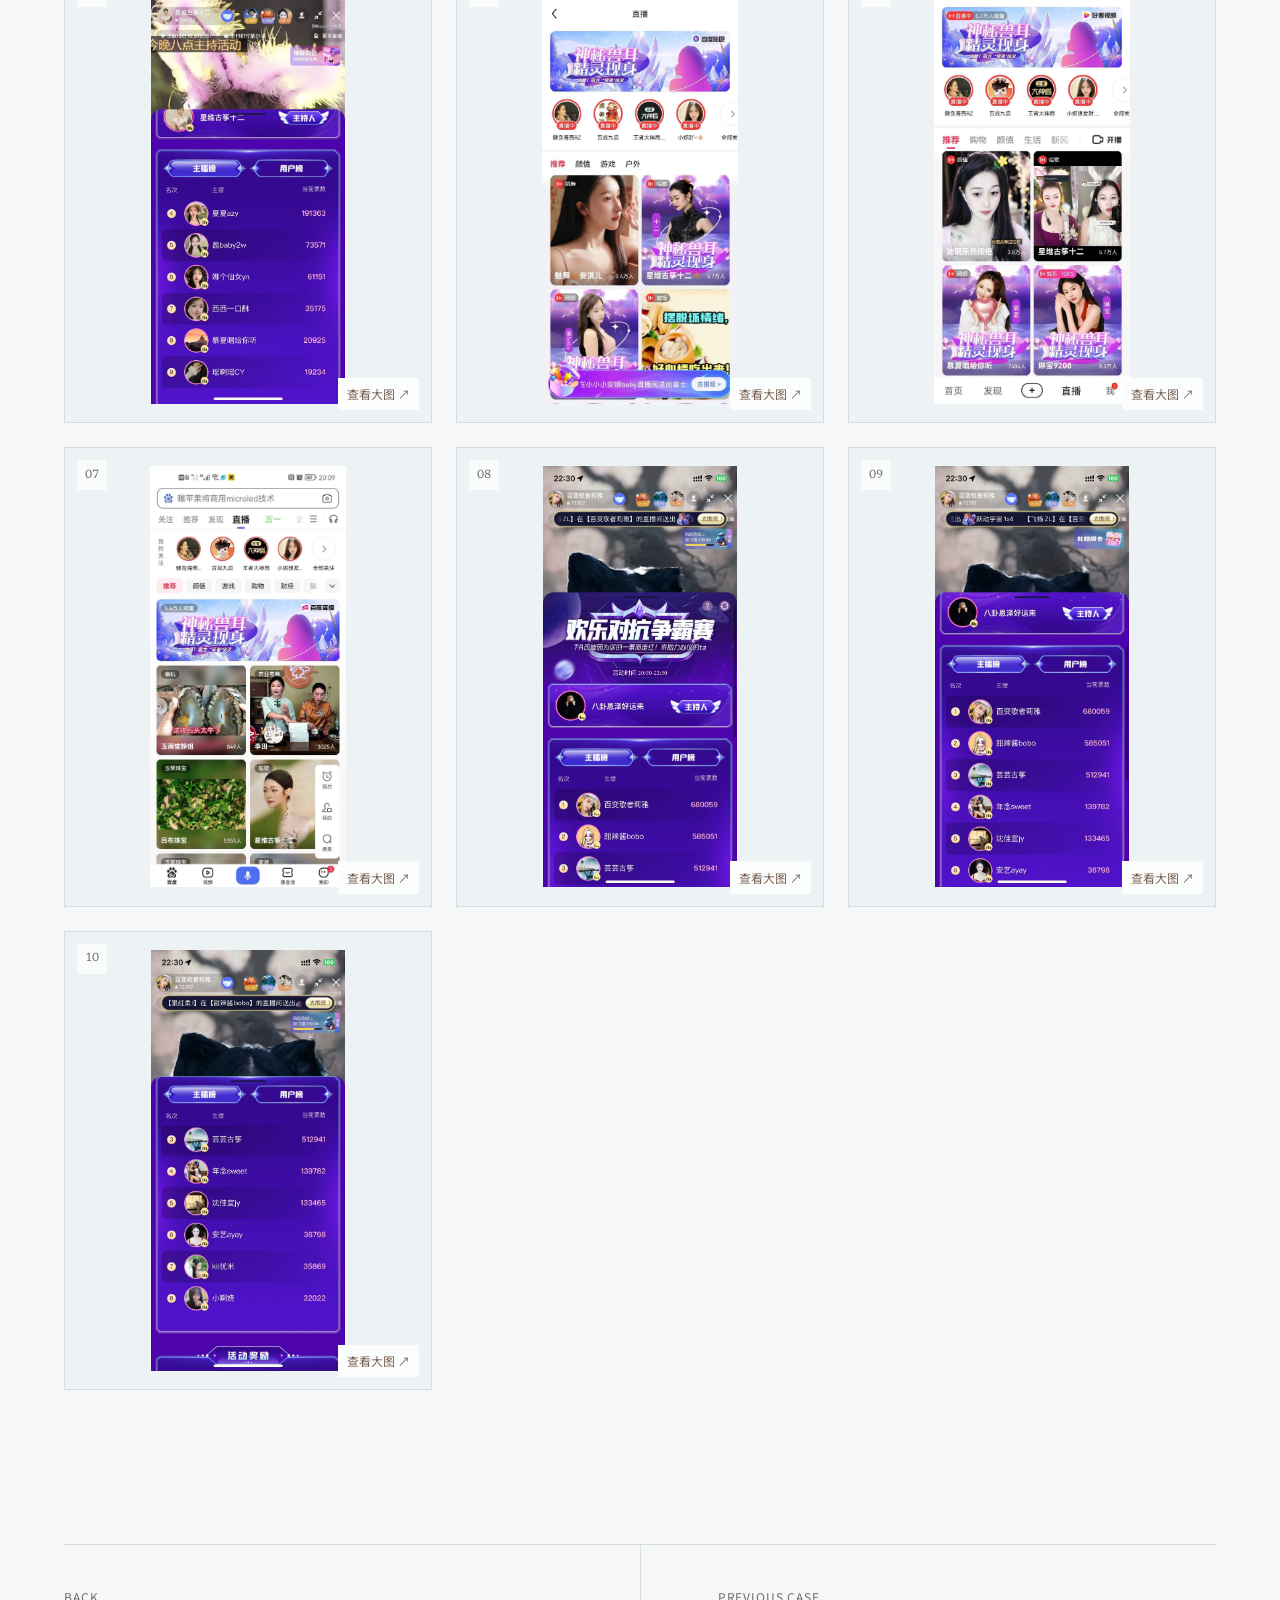
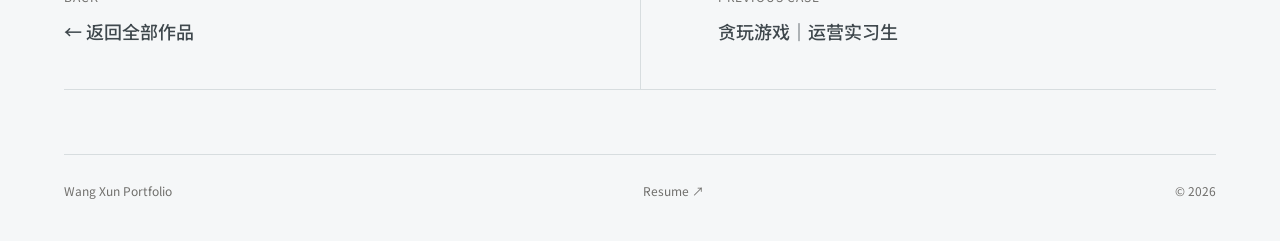
==== commit acae3308: "Fix YY collaboration text" ====
--- a/case-baidu-yy.html
+++ b/case-baidu-yy.html
@@ -43,7 +43,7 @@
         <ul class="case-responsibilities">
           <li><strong>公会及主播运营：</strong> 协助管理 110+个公会及公会群，负责颜值与才艺主播入池评估、内容审核、开播抽查及日常沟通，记录主播活跃情况并跟进用户反馈。</li>
           <li><strong>内容活动策划+执行：</strong> 每周参与平台线上直播活动策划与执行，负责每周内容活动主题构思、主播邀约、活动文案及物料需求沟通，并协调设计、中台、生态等团队推进资源上线，单场内容直播活动覆盖数万用户。</li>
-          <li><strong>复盘优化：</strong> 整理活动数据及用户反馈，参与活动复盘，并根据直播数据情况优化后续内容和内部写协作流程。</li>
+          <li><strong>复盘优化：</strong> 整理活动数据及用户反馈，参与活动复盘，并根据直播数据情况优化后续内容和内部协作流程。</li>
         </ul>
       </section>
 
